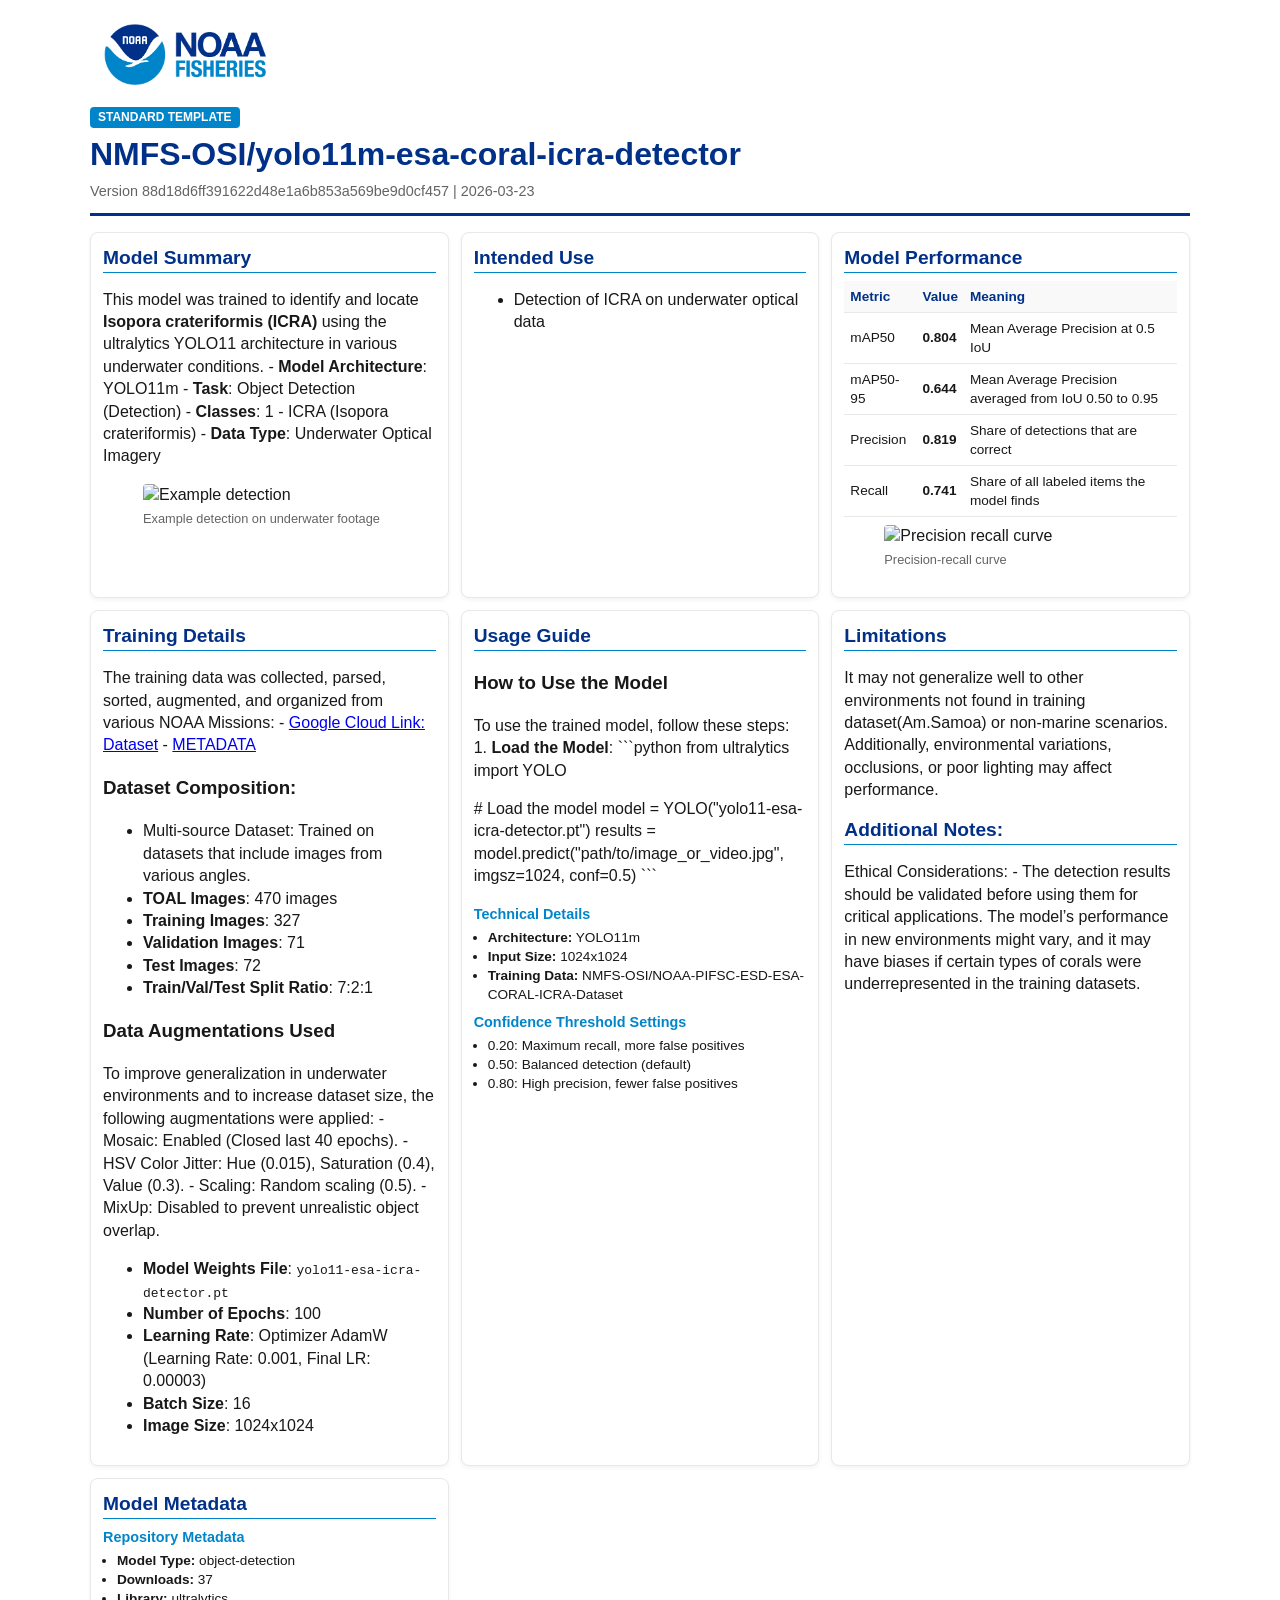
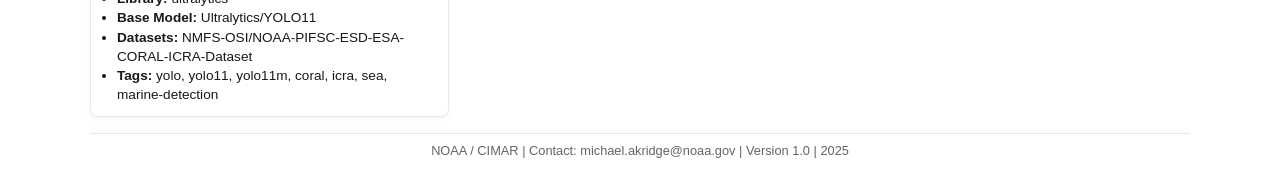
==== Model_Card_Brand.html @ 14577fab "Design: Implement NOAA Brand Colors theme and Compact layout template - Refactored rendering pipelin" ====
<!DOCTYPE html>
<html lang="en">
<head>
  <meta charset="utf-8">
  <meta name="viewport" content="width=device-width, initial-scale=1">
  <title>NMFS-OSI/yolo11m-esa-coral-icra-detector</title>
  <style>
body {
  margin: 0;
  font-family: 'Segoe UI', Roboto, Helvetica, Arial, sans-serif;
  background: #FFFFFF;
  color: #181818;
  line-height: 1.4;
}

.page {
  max-width: 1100px;
  margin: 0 auto;
  padding: 16px 12px;
}

.masthead {
  text-align: left;
  margin-bottom: 16px;
  border-bottom: 3px solid #003087;
  padding-bottom: 12px;
}

.template-badge {
  display: inline-block;
  margin-bottom: 4px;
  padding: 2px 8px;
  border-radius: 4px;
  background: #0085CA;
  color: #FFFFFF;
  font-size: 0.75rem;
  font-weight: 700;
  text-transform: uppercase;
}

.title {
  margin: 0 0 4px;
  color: #003087;
  font-size: 2rem;
}

.subtitle {
  margin: 0;
  color: #646464;
  font-size: 0.9rem;
}

.logo {
  display: block;
  max-width: 180px;
  margin: 0 0 12px;
}

.section-grid {
  display: grid;
  grid-template-columns: repeat(auto-fit, minmax(300px, 1fr));
  gap: 12px;
}

.card-section {
  background: #FFFFFF;
  border: 1px solid #E8E8E8;
  border-radius: 8px;
  padding: 12px;
  box-shadow: 0 2px 4px rgba(0,0,0,0.05);
}

.card-section h2 {
  margin-top: 0;
  margin-bottom: 8px;
  color: #003087;
  font-size: 1.2rem;
  border-bottom: 1px solid #0085CA;
}

.block-title {
  margin: 8px 0 4px;
  font-size: 0.9rem;
  color: #0085CA;
}

.metric-table {
  width: 100%;
  border-collapse: collapse;
  font-size: 0.85rem;
}

.metric-table th,
.metric-table td {
  padding: 6px;
  border-bottom: 1px solid #E8E8E8;
  text-align: left;
}

.metric-table th {
  color: #003087;
  background: #F9F9F9;
}

.metric-value {
  font-weight: 700;
}

.image-block {
  margin-top: 8px;
}

.image-block img {
  width: 100%;
  border-radius: 4px;
}

.image-block figcaption {
  margin-top: 4px;
  font-size: 0.8rem;
  color: #646464;
}

.key-value-list,
.bullet-list {
  margin: 0;
  padding-left: 14px;
  font-size: 0.85rem;
}

.footer {
  margin-top: 16px;
  padding-top: 8px;
  border-top: 1px solid #E8E8E8;
  color: #646464;
  font-size: 0.8rem;
  text-align: center;
}
</style>
</head>
<body class="theme-noaa_brand_colors">
  <main class="page template-standard">
    <header class="masthead">
      <img class="logo" src="[data-uri]" alt="Organization logo">
      <div class="template-badge">standard template</div>
      <h1 class="title">NMFS-OSI/yolo11m-esa-coral-icra-detector</h1>
      <p class="subtitle">Version 88d18d6ff391622d48e1a6b853a569be9d0cf457 | 2026-03-23</p>
    </header>
    <section class="section-grid">

<article class="card-section">
  <h2>Model Summary</h2>
  <div class="text-block"><p>This model was trained to identify and locate <strong>Isopora crateriformis (ICRA)</strong> using the ultralytics YOLO11 architecture in various underwater conditions.
- <strong>Model Architecture</strong>: YOLO11m
- <strong>Task</strong>: Object Detection (Detection)
- <strong>Classes</strong>: 1 - ICRA (Isopora crateriformis)
- <strong>Data Type</strong>: Underwater Optical Imagery</p></div>

<figure class="image-block">
  <img src="https://huggingface.co/NMFS-OSI/yolo11m-esa-coral-icra-detector/resolve/main/example.jpg" alt="Example detection">
  <figcaption>Example detection on underwater footage</figcaption>
</figure>

</article>


<article class="card-section">
  <h2>Intended Use</h2>
  <div class="text-block"><ul>
<li>Detection of ICRA on underwater optical data</li>
</ul></div>
</article>


<article class="card-section">
  <h2>Model Performance</h2>

<table class="metric-table">
  <thead>
    <tr>
      <th>Metric</th>
      <th>Value</th>
      <th>Meaning</th>
    </tr>
  </thead>
  <tbody>

        <tr>
          <td>mAP50</td>
          <td class="metric-value">0.804</td>
          <td>Mean Average Precision at 0.5 IoU</td>
        </tr>


        <tr>
          <td>mAP50-95</td>
          <td class="metric-value">0.644</td>
          <td>Mean Average Precision averaged from IoU 0.50 to 0.95</td>
        </tr>


        <tr>
          <td>Precision</td>
          <td class="metric-value">0.819</td>
          <td>Share of detections that are correct</td>
        </tr>


        <tr>
          <td>Recall</td>
          <td class="metric-value">0.741</td>
          <td>Share of all labeled items the model finds</td>
        </tr>

  </tbody>
</table>


<figure class="image-block">
  <img src="https://huggingface.co/NMFS-OSI/yolo11m-esa-coral-icra-detector/resolve/main/metrics.png" alt="Precision recall curve">
  <figcaption>Precision-recall curve</figcaption>
</figure>

</article>


<article class="card-section">
  <h2>Training Details</h2>
  <div class="text-block"><p>The training data was collected, parsed, sorted, augmented, and organized from various NOAA Missions:
- <a href="https://console.cloud.google.com/storage/browser/nmfs_odp_pifsc/PIFSC/ESD/ARP/Photogrammetric%20Imagery/ESA_Sites">Google Cloud Link: Dataset</a>
- <a href="https://www.fisheries.noaa.gov/inport/item/76360">METADATA</a></p>
<h3>Dataset Composition:</h3>
<ul>
<li>Multi-source Dataset: Trained on datasets that include images from various angles.</li>
<li><strong>TOAL Images</strong>: 470 images</li>
<li><strong>Training Images</strong>: 327</li>
<li><strong>Validation Images</strong>: 71</li>
<li><strong>Test Images</strong>: 72</li>
<li><strong>Train/Val/Test Split Ratio</strong>: 7:2:1</li>
</ul>
<h3>Data Augmentations Used</h3>
<p>To improve generalization in underwater environments and to increase dataset size, the following augmentations were applied:
- Mosaic: Enabled (Closed last 40 epochs).
- HSV Color Jitter: Hue (0.015), Saturation (0.4), Value (0.3).
- Scaling: Random scaling (0.5).
- MixUp: Disabled to prevent unrealistic object overlap.</p>
<ul>
<li><strong>Model Weights File</strong>: <code>yolo11-esa-icra-detector.pt</code></li>
<li><strong>Number of Epochs</strong>: 100</li>
<li><strong>Learning Rate</strong>: Optimizer AdamW (Learning Rate: 0.001, Final LR: 0.00003)</li>
<li><strong>Batch Size</strong>: 16</li>
<li><strong>Image Size</strong>: 1024x1024</li>
</ul></div>
</article>


<article class="card-section">
  <h2>Usage Guide</h2>
  <div class="text-block"><h3>How to Use the Model</h3>
<p>To use the trained model, follow these steps:
1. <strong>Load the Model</strong>:
   ```python
   from ultralytics import YOLO</p>
<p># Load the model
   model = YOLO("yolo11-esa-icra-detector.pt")
   results = model.predict("path/to/image_or_video.jpg", imgsz=1024, conf=0.5)
   ```</p></div>

<section>
  <h3 class="block-title">Technical Details</h3>
  <ul class="key-value-list">
    <li><strong>Architecture:</strong> YOLO11m</li>
<li><strong>Input Size:</strong> 1024x1024</li>
<li><strong>Training Data:</strong> NMFS-OSI/NOAA-PIFSC-ESD-ESA-CORAL-ICRA-Dataset</li>
  </ul>
</section>


<section>
  <h3 class="block-title">Confidence Threshold Settings</h3>
  <ul class="bullet-list">
    <li>0.20: Maximum recall, more false positives</li>
<li>0.50: Balanced detection (default)</li>
<li>0.80: High precision, fewer false positives</li>
  </ul>
</section>

</article>


<article class="card-section">
  <h2>Limitations</h2>
  <div class="text-block"><p>It may not generalize well to other environments not found in training dataset(Am.Samoa) or non-marine scenarios. Additionally, environmental variations, occlusions, or poor lighting may affect performance.</p>
<h2>Additional Notes:</h2>
<p>Ethical Considerations:
- The detection results should be validated before using them for critical applications. The model’s performance in new environments might vary, and it may have biases if certain types of corals were underrepresented in the training datasets.</p></div>
</article>


<article class="card-section">
  <h2>Model Metadata</h2>

<section>
  <h3 class="block-title">Repository Metadata</h3>
  <ul class="key-value-list">
    <li><strong>Model Type:</strong> object-detection</li>
<li><strong>Downloads:</strong> 37</li>
<li><strong>Library:</strong> ultralytics</li>
<li><strong>Base Model:</strong> Ultralytics/YOLO11</li>
<li><strong>Datasets:</strong> NMFS-OSI/NOAA-PIFSC-ESD-ESA-CORAL-ICRA-Dataset</li>
<li><strong>Tags:</strong> yolo, yolo11, yolo11m, coral, icra, sea, marine-detection</li>
  </ul>
</section>

</article>

    </section>
    <footer class="footer">NOAA / CIMAR | Contact: michael.akridge@noaa.gov | Version 1.0 | 2025</footer>
  </main>
</body>
</html>
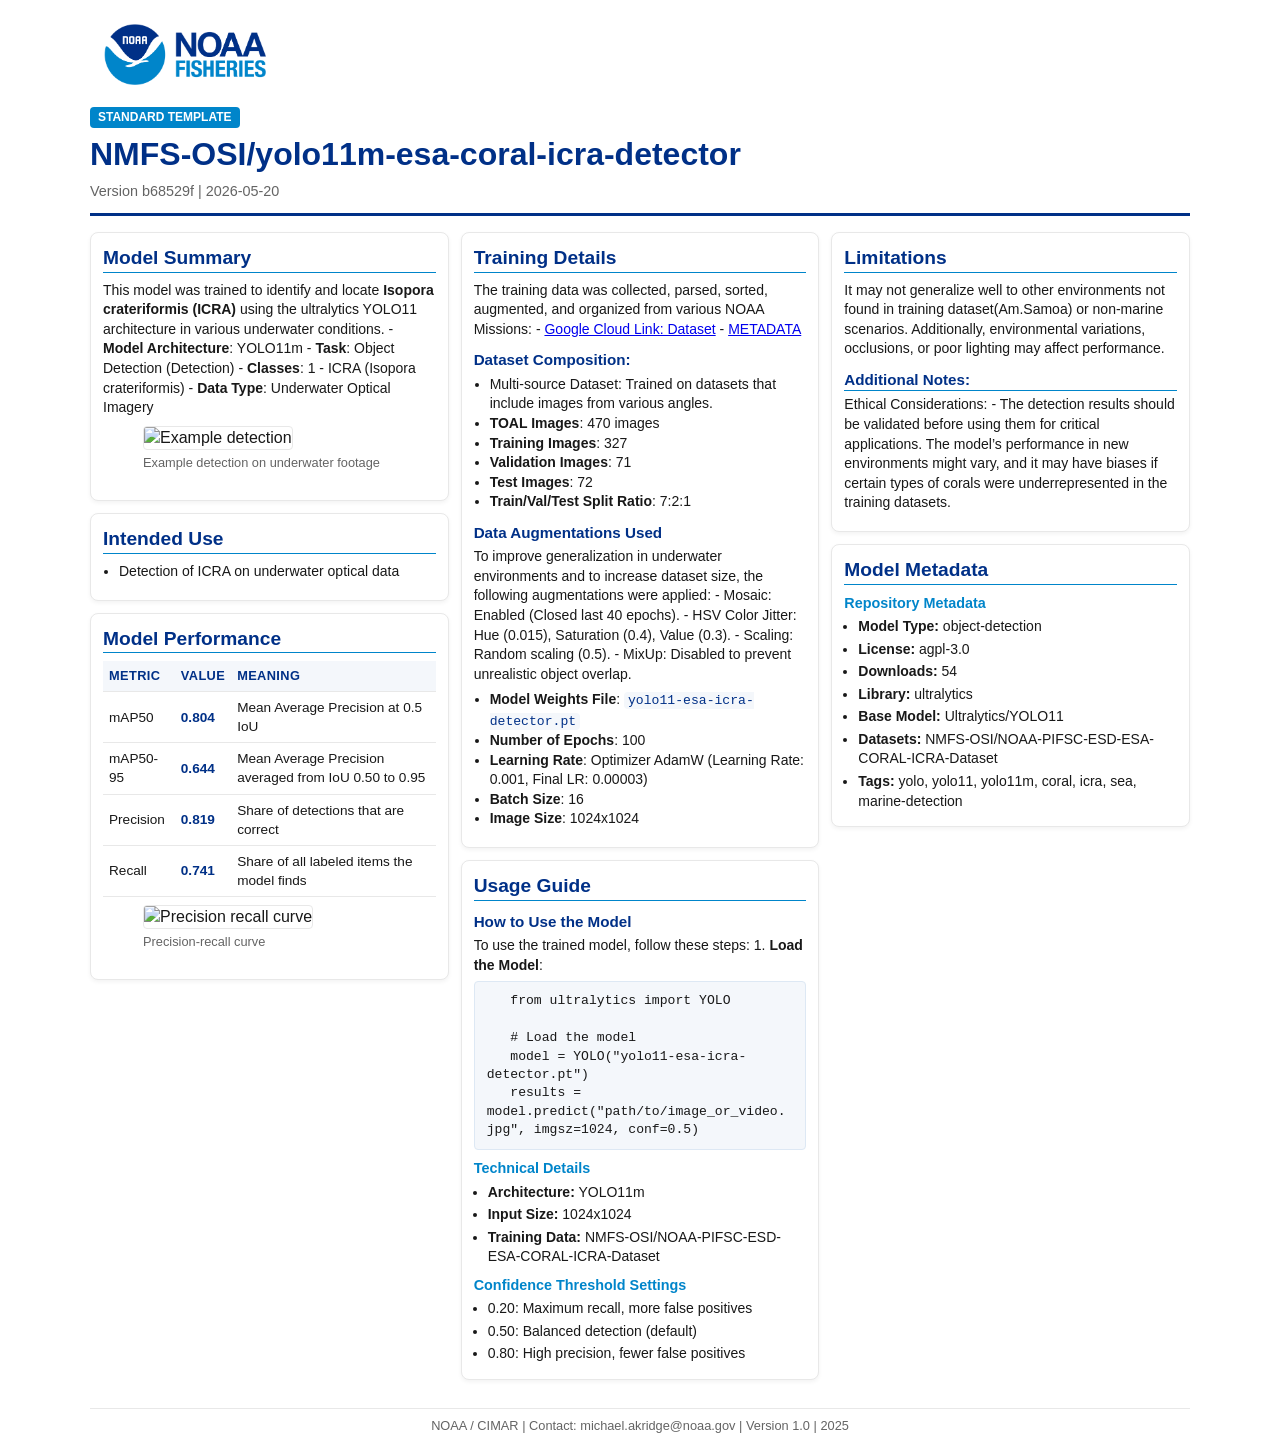
==== commit 286d9402: "Add graphical card template and layout fixes Adds a graphical model-card template with section color" ====
--- a/Model_Card_Brand.html
+++ b/Model_Card_Brand.html
@@ -57,9 +57,8 @@
 }
 
 .section-grid {
-  display: grid;
-  grid-template-columns: repeat(auto-fit, minmax(300px, 1fr));
-  gap: 12px;
+  column-width: 320px;
+  column-gap: 12px;
 }
 
 .card-section {
@@ -68,6 +67,12 @@
   border-radius: 8px;
   padding: 12px;
   box-shadow: 0 2px 4px rgba(0,0,0,0.05);
+  display: inline-block;
+  width: 100%;
+  box-sizing: border-box;
+  margin: 0 0 12px;
+  break-inside: avoid;
+  -webkit-column-break-inside: avoid;
 }
 
 .card-section h2 {
@@ -81,7 +86,55 @@
 .block-title {
   margin: 8px 0 4px;
   font-size: 0.9rem;
+  font-weight: 700;
   color: #0085CA;
+}
+
+.text-block h2,
+.text-block h3 {
+  color: #003087;
+  font-size: 0.95rem;
+  margin: 10px 0 4px;
+}
+
+.text-block p {
+  margin: 0 0 6px;
+  font-size: 0.875rem;
+}
+
+.text-block ul,
+.text-block ol {
+  margin: 0 0 6px;
+  padding-left: 16px;
+  font-size: 0.875rem;
+}
+
+pre,
+code {
+  font-family: 'Consolas', 'Courier New', monospace;
+  font-size: 0.82rem;
+  background: #F4F7FB;
+  border-radius: 4px;
+}
+
+code {
+  padding: 1px 4px;
+  color: #003087;
+}
+
+pre {
+  padding: 10px 12px;
+  border: 1px solid #DDE8F4;
+  overflow-x: auto;
+  margin: 6px 0;
+  white-space: pre-wrap;
+  word-break: break-word;
+}
+
+pre code {
+  background: none;
+  padding: 0;
+  color: inherit;
 }
 
 .metric-table {
@@ -99,11 +152,15 @@
 
 .metric-table th {
   color: #003087;
-  background: #F9F9F9;
+  background: #F4F7FB;
+  font-size: 0.8rem;
+  text-transform: uppercase;
+  letter-spacing: 0.03em;
 }
 
 .metric-value {
   font-weight: 700;
+  color: #003087;
 }
 
 .image-block {
@@ -113,6 +170,7 @@
 .image-block img {
   width: 100%;
   border-radius: 4px;
+  border: 1px solid #E8E8E8;
 }
 
 .image-block figcaption {
@@ -125,7 +183,12 @@
 .bullet-list {
   margin: 0;
   padding-left: 14px;
-  font-size: 0.85rem;
+  font-size: 0.875rem;
+}
+
+.key-value-list li,
+.bullet-list li {
+  margin-bottom: 3px;
 }
 
 .footer {
@@ -144,10 +207,10 @@
       <img class="logo" src="[data-uri]" alt="Organization logo">
       <div class="template-badge">standard template</div>
       <h1 class="title">NMFS-OSI/yolo11m-esa-coral-icra-detector</h1>
-      <p class="subtitle">Version 88d18d6ff391622d48e1a6b853a569be9d0cf457 | 2026-03-23</p>
+      <p class="subtitle">Version b68529f | 2026-05-20</p>
     </header>
     <section class="section-grid">
-
+      
 <article class="card-section">
   <h2>Model Summary</h2>
   <div class="text-block"><p>This model was trained to identify and locate <strong>Isopora crateriformis (ICRA)</strong> using the ultralytics YOLO11 architecture in various underwater conditions.
@@ -174,7 +237,7 @@
 
 <article class="card-section">
   <h2>Model Performance</h2>
-
+  
 <table class="metric-table">
   <thead>
     <tr>
@@ -184,34 +247,34 @@
     </tr>
   </thead>
   <tbody>
-
+    
         <tr>
           <td>mAP50</td>
           <td class="metric-value">0.804</td>
           <td>Mean Average Precision at 0.5 IoU</td>
         </tr>
-
+        
 
         <tr>
           <td>mAP50-95</td>
           <td class="metric-value">0.644</td>
           <td>Mean Average Precision averaged from IoU 0.50 to 0.95</td>
         </tr>
-
+        
 
         <tr>
           <td>Precision</td>
           <td class="metric-value">0.819</td>
           <td>Share of detections that are correct</td>
         </tr>
-
+        
 
         <tr>
           <td>Recall</td>
           <td class="metric-value">0.741</td>
           <td>Share of all labeled items the model finds</td>
         </tr>
-
+        
   </tbody>
 </table>
 
@@ -258,13 +321,13 @@
   <h2>Usage Guide</h2>
   <div class="text-block"><h3>How to Use the Model</h3>
 <p>To use the trained model, follow these steps:
-1. <strong>Load the Model</strong>:
-   ```python
-   from ultralytics import YOLO</p>
-<p># Load the model
-   model = YOLO("yolo11-esa-icra-detector.pt")
-   results = model.predict("path/to/image_or_video.jpg", imgsz=1024, conf=0.5)
-   ```</p></div>
+1. <strong>Load the Model</strong>:</p>
+<pre><code class="language-python">   from ultralytics import YOLO
+
+   # Load the model
+   model = YOLO(&quot;yolo11-esa-icra-detector.pt&quot;)
+   results = model.predict(&quot;path/to/image_or_video.jpg&quot;, imgsz=1024, conf=0.5)
+</code></pre></div>
 
 <section>
   <h3 class="block-title">Technical Details</h3>
@@ -292,19 +355,20 @@
   <h2>Limitations</h2>
   <div class="text-block"><p>It may not generalize well to other environments not found in training dataset(Am.Samoa) or non-marine scenarios. Additionally, environmental variations, occlusions, or poor lighting may affect performance.</p>
 <h2>Additional Notes:</h2>
-<p>Ethical Considerations:
+<p>Ethical Considerations: 
 - The detection results should be validated before using them for critical applications. The model’s performance in new environments might vary, and it may have biases if certain types of corals were underrepresented in the training datasets.</p></div>
 </article>
 
 
 <article class="card-section">
   <h2>Model Metadata</h2>
-
+  
 <section>
   <h3 class="block-title">Repository Metadata</h3>
   <ul class="key-value-list">
     <li><strong>Model Type:</strong> object-detection</li>
-<li><strong>Downloads:</strong> 37</li>
+<li><strong>License:</strong> agpl-3.0</li>
+<li><strong>Downloads:</strong> 54</li>
 <li><strong>Library:</strong> ultralytics</li>
 <li><strong>Base Model:</strong> Ultralytics/YOLO11</li>
 <li><strong>Datasets:</strong> NMFS-OSI/NOAA-PIFSC-ESD-ESA-CORAL-ICRA-Dataset</li>
